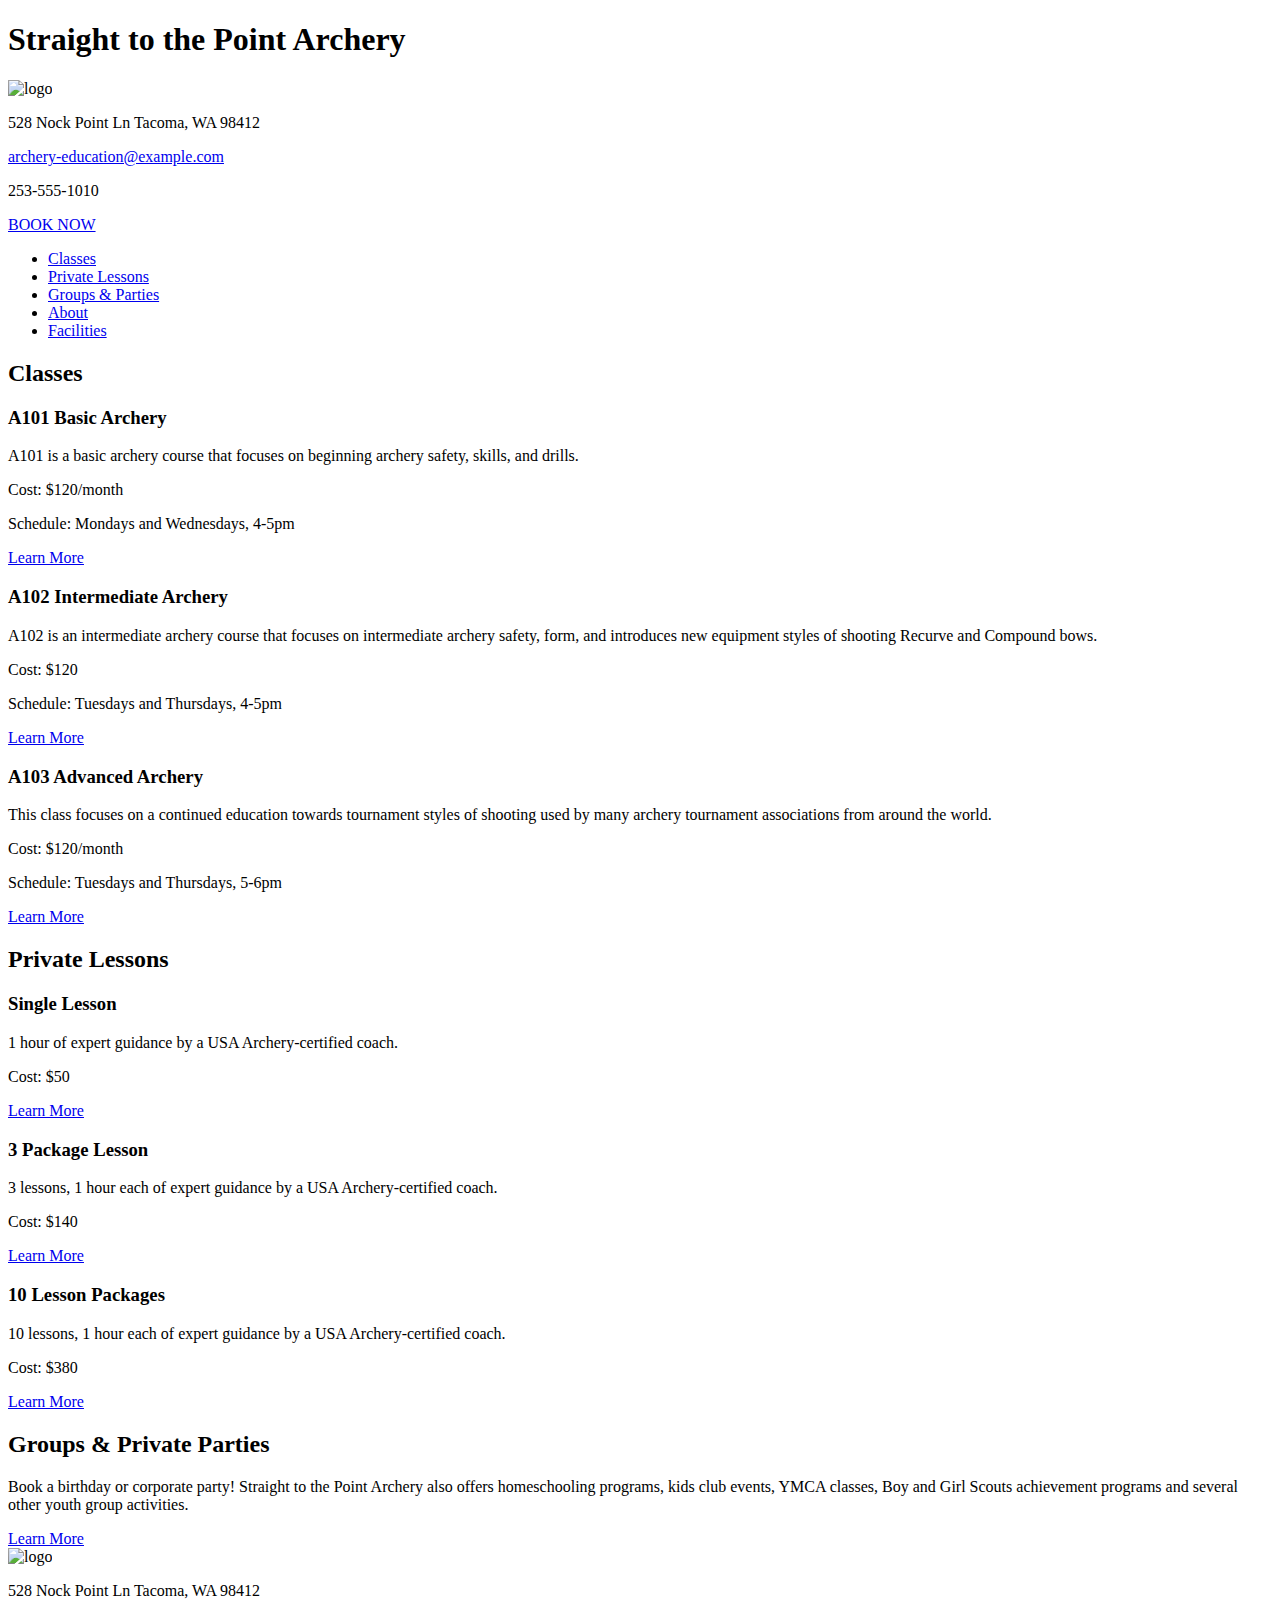
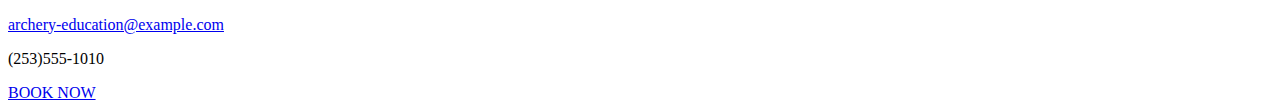
==== index.html @ f5f2c6e8 "Wrote HTML for Homepage" ====
<!DOCTYPE html>
<html lang="en">
<head>
<meta charset="UTF-8">
<title>Straight to the Point Archery</title>
</head>
<body>
    <header>
        <h1>Straight to the Point Archery</h1>
        <img src="#" alt="logo">
        <p>528 Nock Point Ln Tacoma, WA 98412</p>
        <a href="#">archery-education@example.com</a>
        <p>253-555-1010</p>
        <a href="#">BOOK NOW</a> 
        <nav>
            <ul>
                <li><a href="#">Classes</a></li>
                <li><a href="#">Private Lessons</a></li>
                <li><a href="#">Groups & Parties</a></li>
                <li><a href="#">About</a></li>
                <li><a href="#">Facilities</a></li>
            </ul>
        </nav>
    </header>
    <section>
        <h2>Classes</h2>
        <article>
            <h3>A101 Basic Archery</h3>
            <p>A101 is a basic archery course that focuses on beginning archery safety, skills, and drills.</p>
            <p>Cost: $120/month</p>
            <p>Schedule: Mondays and Wednesdays, 4-5pm</p>
            <a href="#">Learn More</a>
        </article>
        <article>
            <h3>A102 Intermediate Archery</h3>
            <p>A102 is an intermediate archery course that focuses on intermediate archery safety, form, and introduces new equipment styles of shooting Recurve and Compound bows.</p>
            <p>Cost: $120</p>
            <p>Schedule: Tuesdays and Thursdays, 4-5pm</p>
            <a href="#">Learn More</a>
        </article>
        <article>
            <h3>A103 Advanced Archery</h3>
            <p>This class focuses on a continued education towards tournament styles of shooting used by many archery tournament associations from around the world.</p>
            <p>Cost: $120/month</p>
            <p>Schedule: Tuesdays and Thursdays, 5-6pm</p>
            <a href="#">Learn More</a>
        </article>
    </section>

    <section>
        <h2>Private Lessons</h2>
        <article>
            <h3>Single Lesson</h3>
            <p>1 hour of expert guidance by a USA Archery-certified coach.</p>
            <p>Cost: $50</p>
            <a href="#">Learn More</a>
        </article>
        <article>
            <h3>3 Package Lesson</h3>
            <p>3 lessons, 1 hour each of expert guidance by a USA Archery-certified coach.</p>
            <p>Cost: $140</p>
            <a href="#">Learn More</a>
        </article>
        <article>
            <h3>10 Lesson Packages</h3>
            <p>10 lessons, 1 hour each of expert guidance by a USA Archery-certified coach.</p>
            <p>Cost: $380</p>
            <a href="#">Learn More</a>
        </article>
    </section>

    <section>
        <h2>Groups & Private Parties</h2>
        <p>Book a birthday or corporate party! Straight to the Point Archery also offers homeschooling programs, kids club events, YMCA classes, Boy and Girl Scouts achievement programs and several other youth group activities.</p>
        <a href="#">Learn More</a>
        <img src="#" alt="">
    </section>

    <footer>
        <img src="#" alt="logo">
        <p>528 Nock Point Ln Tacoma, WA 98412</p>
        <a href="#">archery-education@example.com</a>
        <p>(253)555-1010</p>
        <a href="#">BOOK NOW</a> 
        

    </footer>
</body>
</html>
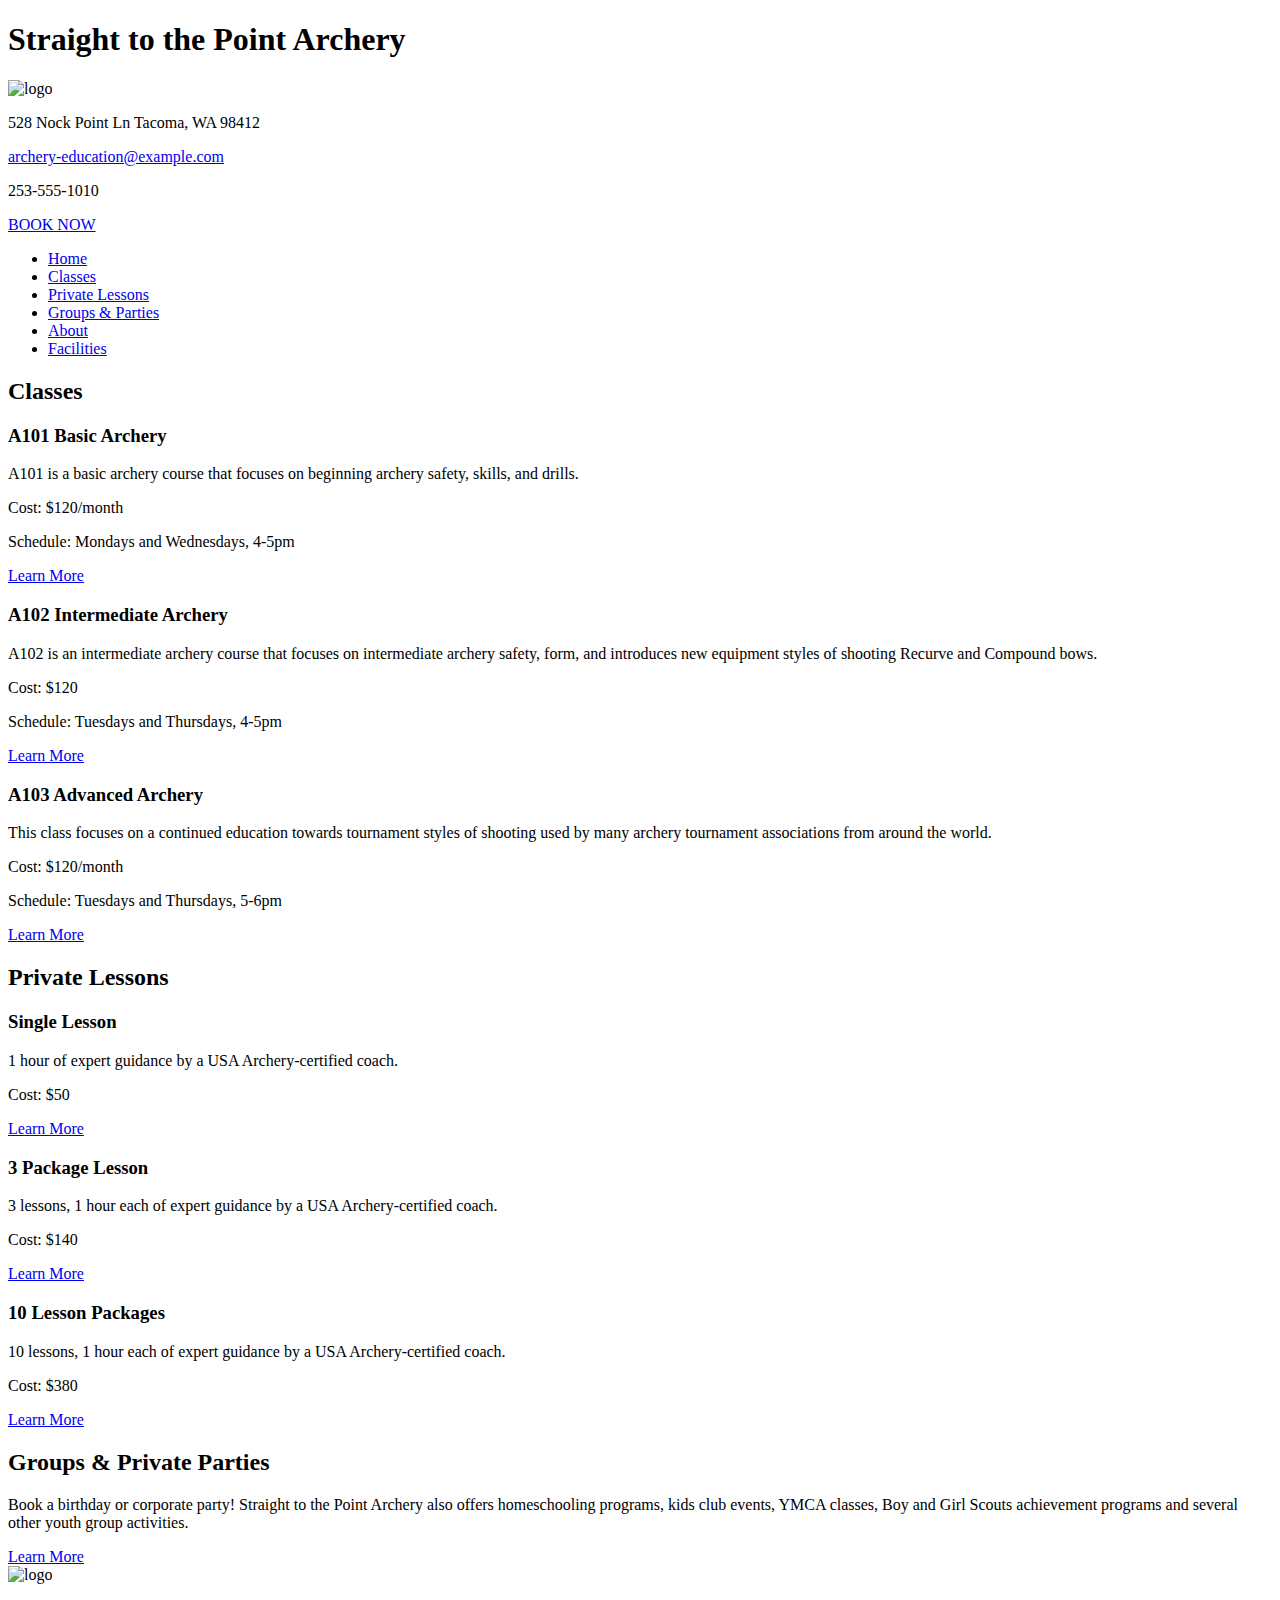
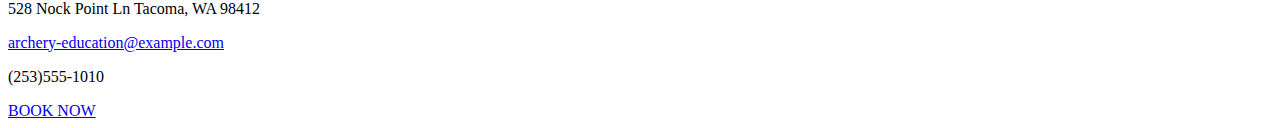
==== commit 744ffef3: "Finished semantic HTML for Home and About Pages." ====
--- a/index.html
+++ b/index.html
@@ -14,10 +14,11 @@
         <a href="#">BOOK NOW</a> 
         <nav>
             <ul>
+                <li><a href="index.html">Home</a></li>
                 <li><a href="#">Classes</a></li>
                 <li><a href="#">Private Lessons</a></li>
                 <li><a href="#">Groups & Parties</a></li>
-                <li><a href="#">About</a></li>
+                <li><a href="about.html">About</a></li>
                 <li><a href="#">Facilities</a></li>
             </ul>
         </nav>
@@ -68,22 +69,18 @@
             <a href="#">Learn More</a>
         </article>
     </section>
-
     <section>
         <h2>Groups & Private Parties</h2>
         <p>Book a birthday or corporate party! Straight to the Point Archery also offers homeschooling programs, kids club events, YMCA classes, Boy and Girl Scouts achievement programs and several other youth group activities.</p>
         <a href="#">Learn More</a>
         <img src="#" alt="">
     </section>
-
     <footer>
         <img src="#" alt="logo">
         <p>528 Nock Point Ln Tacoma, WA 98412</p>
         <a href="#">archery-education@example.com</a>
         <p>(253)555-1010</p>
         <a href="#">BOOK NOW</a> 
-        
-
     </footer>
 </body>
 </html>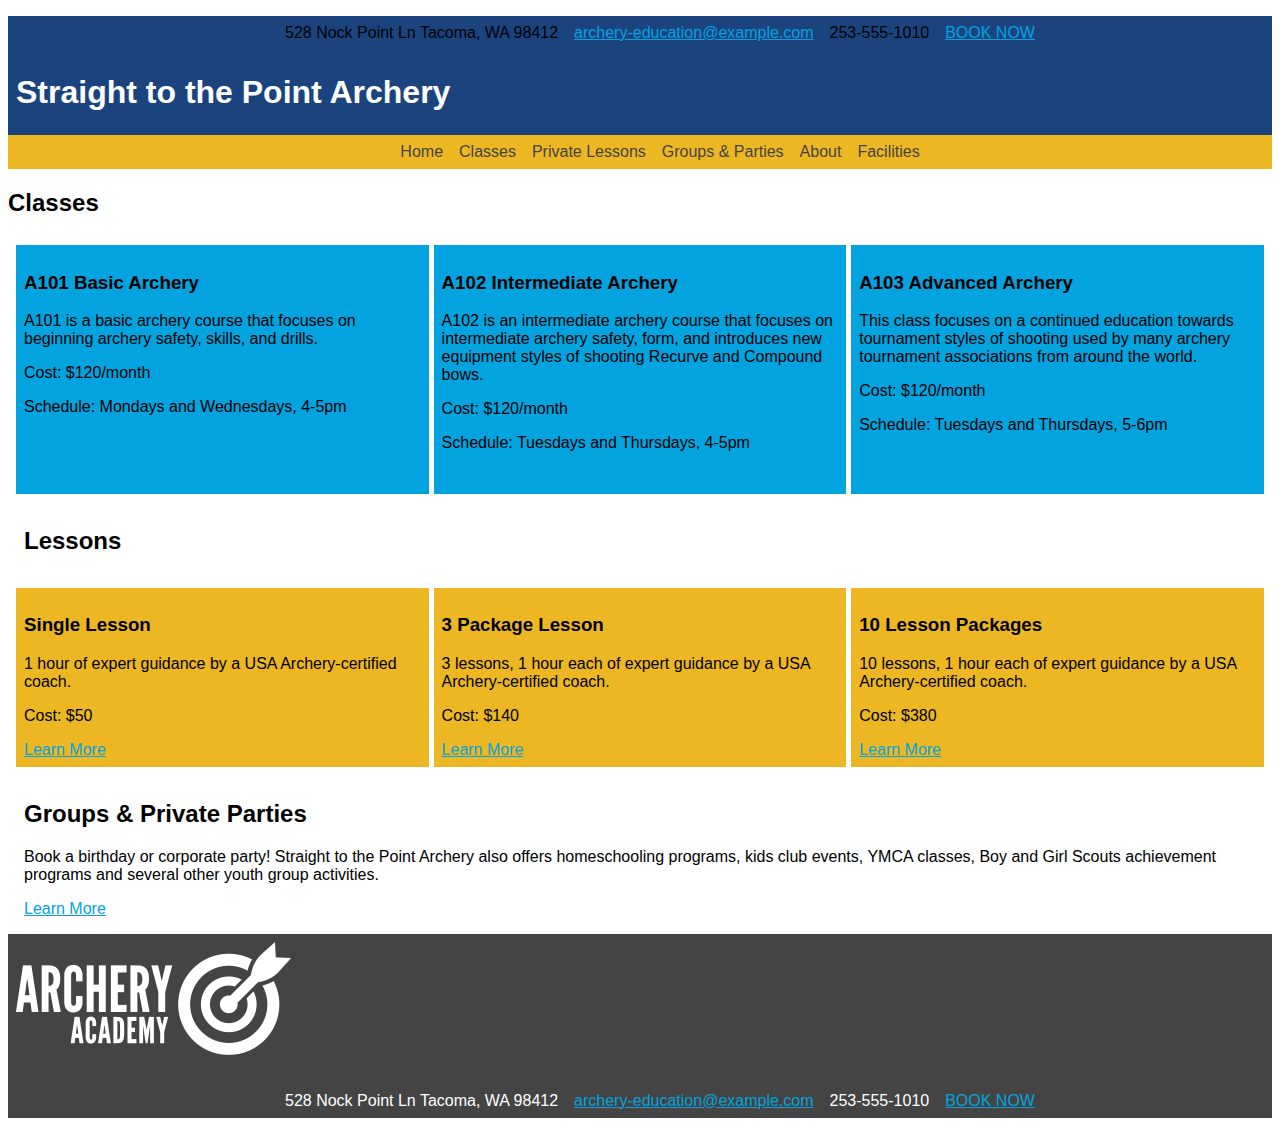
==== commit 343f1cde: "Added css grid to Home page and styling" ====
--- a/index.html
+++ b/index.html
@@ -3,15 +3,18 @@
 <head>
 <meta charset="UTF-8">
 <title>Straight to the Point Archery</title>
+<link rel="stylesheet" type="text/css" href="styles.css">
 </head>
 <body>
     <header>
+        <ul>
+            <li>528 Nock Point Ln Tacoma, WA 98412</li>
+           <li><a href="#">archery-education@example.com</a></li>
+           <li>253-555-1010</li>
+           <li><a href="#">BOOK NOW</a></li>
+        </ul>
         <h1>Straight to the Point Archery</h1>
-        <img src="#" alt="logo">
-        <p>528 Nock Point Ln Tacoma, WA 98412</p>
-        <a href="#">archery-education@example.com</a>
-        <p>253-555-1010</p>
-        <a href="#">BOOK NOW</a> 
+   
         <nav>
             <ul>
                 <li><a href="index.html">Home</a></li>
@@ -23,64 +26,65 @@
             </ul>
         </nav>
     </header>
-    <section>
-        <h2>Classes</h2>
-        <article>
+    <h2>Classes</h2>
+    <div class="grid-container">
+        <article class="grid-item-1">
             <h3>A101 Basic Archery</h3>
             <p>A101 is a basic archery course that focuses on beginning archery safety, skills, and drills.</p>
             <p>Cost: $120/month</p>
             <p>Schedule: Mondays and Wednesdays, 4-5pm</p>
             <a href="#">Learn More</a>
-        </article>
-        <article>
+            </article>
+        <article class="grid-item-2">
             <h3>A102 Intermediate Archery</h3>
             <p>A102 is an intermediate archery course that focuses on intermediate archery safety, form, and introduces new equipment styles of shooting Recurve and Compound bows.</p>
-            <p>Cost: $120</p>
+            <p>Cost: $120/month</p>
             <p>Schedule: Tuesdays and Thursdays, 4-5pm</p>
-            <a href="#">Learn More</a>
+             <a href="#">Learn More</a>
         </article>
-        <article>
+         <article class="grid-item-3">
             <h3>A103 Advanced Archery</h3>
             <p>This class focuses on a continued education towards tournament styles of shooting used by many archery tournament associations from around the world.</p>
             <p>Cost: $120/month</p>
             <p>Schedule: Tuesdays and Thursdays, 5-6pm</p>
             <a href="#">Learn More</a>
         </article>
-    </section>
 
-    <section>
-        <h2>Private Lessons</h2>
-        <article>
+        <h2 class="grid-item-4">Lessons</h2>
+           
+        <article class="grid-item-5">
             <h3>Single Lesson</h3>
             <p>1 hour of expert guidance by a USA Archery-certified coach.</p>
             <p>Cost: $50</p>
             <a href="#">Learn More</a>
         </article>
-        <article>
+        <article class="grid-item-6">
             <h3>3 Package Lesson</h3>
             <p>3 lessons, 1 hour each of expert guidance by a USA Archery-certified coach.</p>
             <p>Cost: $140</p>
             <a href="#">Learn More</a>
         </article>
-        <article>
+        <article class="grid-item-7">
             <h3>10 Lesson Packages</h3>
             <p>10 lessons, 1 hour each of expert guidance by a USA Archery-certified coach.</p>
             <p>Cost: $380</p>
             <a href="#">Learn More</a>
         </article>
-    </section>
-    <section>
-        <h2>Groups & Private Parties</h2>
-        <p>Book a birthday or corporate party! Straight to the Point Archery also offers homeschooling programs, kids club events, YMCA classes, Boy and Girl Scouts achievement programs and several other youth group activities.</p>
-        <a href="#">Learn More</a>
-        <img src="#" alt="">
-    </section>
+        <article class="grid-item-8">
+            <h2>Groups & Private Parties</h2>
+            <p>Book a birthday or corporate party! Straight to the Point Archery also offers homeschooling programs, kids club events, YMCA classes, Boy and Girl Scouts achievement programs and several other youth group activities.</p>
+            <a href="#">Learn More</a>
+            <img src="#" alt="">
+        </article>
+    </div>    
     <footer>
-        <img src="#" alt="logo">
-        <p>528 Nock Point Ln Tacoma, WA 98412</p>
-        <a href="#">archery-education@example.com</a>
-        <p>(253)555-1010</p>
-        <a href="#">BOOK NOW</a> 
+        <img src="images/archeryAcademy-logo-white.png" alt="logo">
+        <ul>
+            <li>528 Nock Point Ln Tacoma, WA 98412</li>
+           <li><a href="#">archery-education@example.com</a></li>
+           <li>253-555-1010</li>
+           <li><a href="#">BOOK NOW</a></li>
+        </ul>
     </footer>
 </body>
 </html>--- a/styles.css
+++ b/styles.css
@@ -0,0 +1,118 @@
+header {
+    background-color: #1b447f;
+    margin: 0;
+
+}
+
+h1 {
+    color: white;
+    padding: .5rem;
+    margin: 0;
+
+}
+
+nav {
+    background-color: #ecb722;
+}
+
+ul {
+    list-style-type: none;
+    display: flex;
+    flex-direction: row;
+    flex-wrap: nowrap;
+    justify-content: center;
+
+}
+
+li {
+    display: inline;
+    padding: .5rem;
+}
+
+nav a {
+    color: #444444;
+    text-decoration: none;
+
+}
+
+a:hover {
+    opacity: 50%;
+}
+
+a {
+    color: #03a3df;
+}
+
+footer {
+    background-color: #444444;
+    color: white;
+}
+
+footer img {
+    padding: .5rem;
+}
+
+body {
+    font-family: Arial, Helvetica, sans-serif;
+}
+
+/*CSS for Home Page*/
+
+.grid-container {
+    padding: .5rem;
+    display: grid;
+    grid-gap: .3rem .3rem;
+    grid-template-columns: 1fr 1fr 1fr;
+    grid-template-rows: auto auto auto auto;
+    justify-content: space-evenly;
+}
+
+.grid-item-1 {
+    grid-area: 1/1/2/2;
+    background-color: #03a3df;
+    padding: .5rem;
+}
+
+.grid-item-2 {
+    grid-area: 1/2/2/3;
+    background-color: #03a3df;
+    padding: .5rem;
+}
+
+.grid-item-3 {
+    grid-area: 1/3/2/4;
+    background-color: #03a3df;
+    padding: .5rem;
+}
+
+.grid-item-4 {
+    grid-area: 2/1/3/4;
+    padding: .5rem;
+}
+
+.grid-item-5 {
+    grid-area: 3/1/4/2;
+    background-color: #ecb722;
+    padding: .5rem;
+}
+
+.grid-item-6 {
+    grid-area: 3/2/4/3;
+    background-color: #ecb722;
+    padding: .5rem;
+}
+
+.grid-item-7 {
+    grid-area: 3/3/4/4;
+    background-color: #ecb722;
+    padding: .5rem;
+}
+
+.grid-item-8 {
+    grid-area: 4/1/5/4;
+    padding: .5rem;
+}
+
+article:hover {
+    font-weight: bold;
+}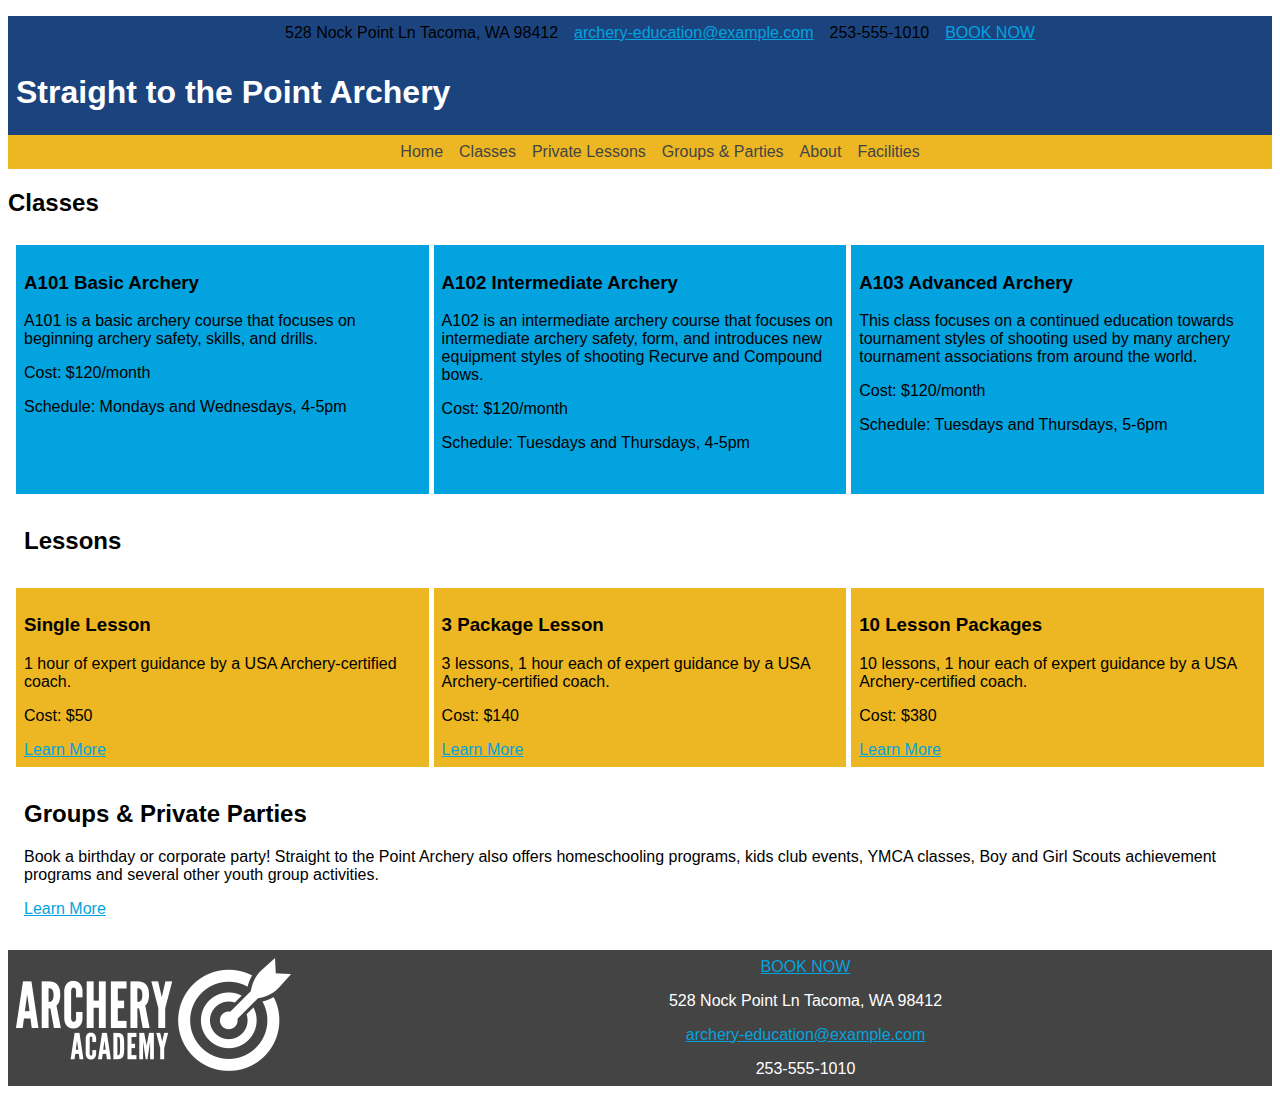
==== commit 2c7aa047: "Added layout, images, and video to About page." ====
--- a/index.html
+++ b/index.html
@@ -79,12 +79,12 @@
     </div>    
     <footer>
         <img src="images/archeryAcademy-logo-white.png" alt="logo">
-        <ul>
+        <ul class="footer-contacts">
+            <li><a href="#">BOOK NOW</a></li>
             <li>528 Nock Point Ln Tacoma, WA 98412</li>
-           <li><a href="#">archery-education@example.com</a></li>
-           <li>253-555-1010</li>
-           <li><a href="#">BOOK NOW</a></li>
+            <li><a href="#">archery-education@example.com</a></li>
+            <li>253-555-1010</li>
         </ul>
     </footer>
-</body>
+</body> 
 </html>--- a/styles.css
+++ b/styles.css
@@ -46,14 +46,26 @@
 footer {
     background-color: #444444;
     color: white;
+    margin: 0;
 }
+
+.footer-contacts {
+    display: flex;
+    flex-direction: column;
+    flex-wrap: wrap;
+    align-items: center;
+    justify-content: center;
+}
+
 
 footer img {
     padding: .5rem;
+    float: left;
 }
 
 body {
     font-family: Arial, Helvetica, sans-serif;
+
 }
 
 /*CSS for Home Page*/
@@ -64,7 +76,7 @@
     grid-gap: .3rem .3rem;
     grid-template-columns: 1fr 1fr 1fr;
     grid-template-rows: auto auto auto auto;
-    justify-content: space-evenly;
+    justify-content: center;
 }
 
 .grid-item-1 {
@@ -115,4 +127,68 @@
 
 article:hover {
     font-weight: bold;
+}
+
+/*CSS for About Page*/
+
+.page-heading {
+    color: #03a3df;
+    padding-left: 1rem;
+}
+
+.about-grid-container {
+    padding: .5rem;
+    display: grid;
+    grid-gap: .3rem .3rem;
+    grid-template-columns: 1fr 1fr 1fr;
+    grid-template-rows: auto auto auto auto;
+    justify-content: space-evenly;
+}
+
+.about-grid-1 {
+    grid-area: 1/1/2/3;
+    padding: .5rem;
+}
+
+.about-grid-2 {
+    grid-area: 1/3/2/4;
+    padding: .5rem;
+}
+
+.about-grid-3 {
+    grid-area: 2/1/3/2;
+    padding: .5rem;
+
+}
+
+.about-grid-4 {
+    grid-area: 2/2/3/4;
+    padding: .5rem;
+    background-color: #ecb722;
+}
+
+.about-grid-5 {
+    grid-area: 3/1/4/4;
+    padding: .5rem;
+}
+
+.about-grid-6 {
+    grid-area: 4/1/5/2;
+    padding: .5rem;
+    background-color: #1b447f;
+    color: #ecb722;
+}
+
+.about-grid-7 {
+    grid-area: 4/2/5/3;
+    padding: .5rem;
+    background-color: #1b447f;
+    color: #ecb722;
+}
+
+.about-grid-8 {
+    grid-area: 4/3/5/4;
+    padding: .5rem;
+    background-color: #1b447f;
+    color: #ecb722;
 }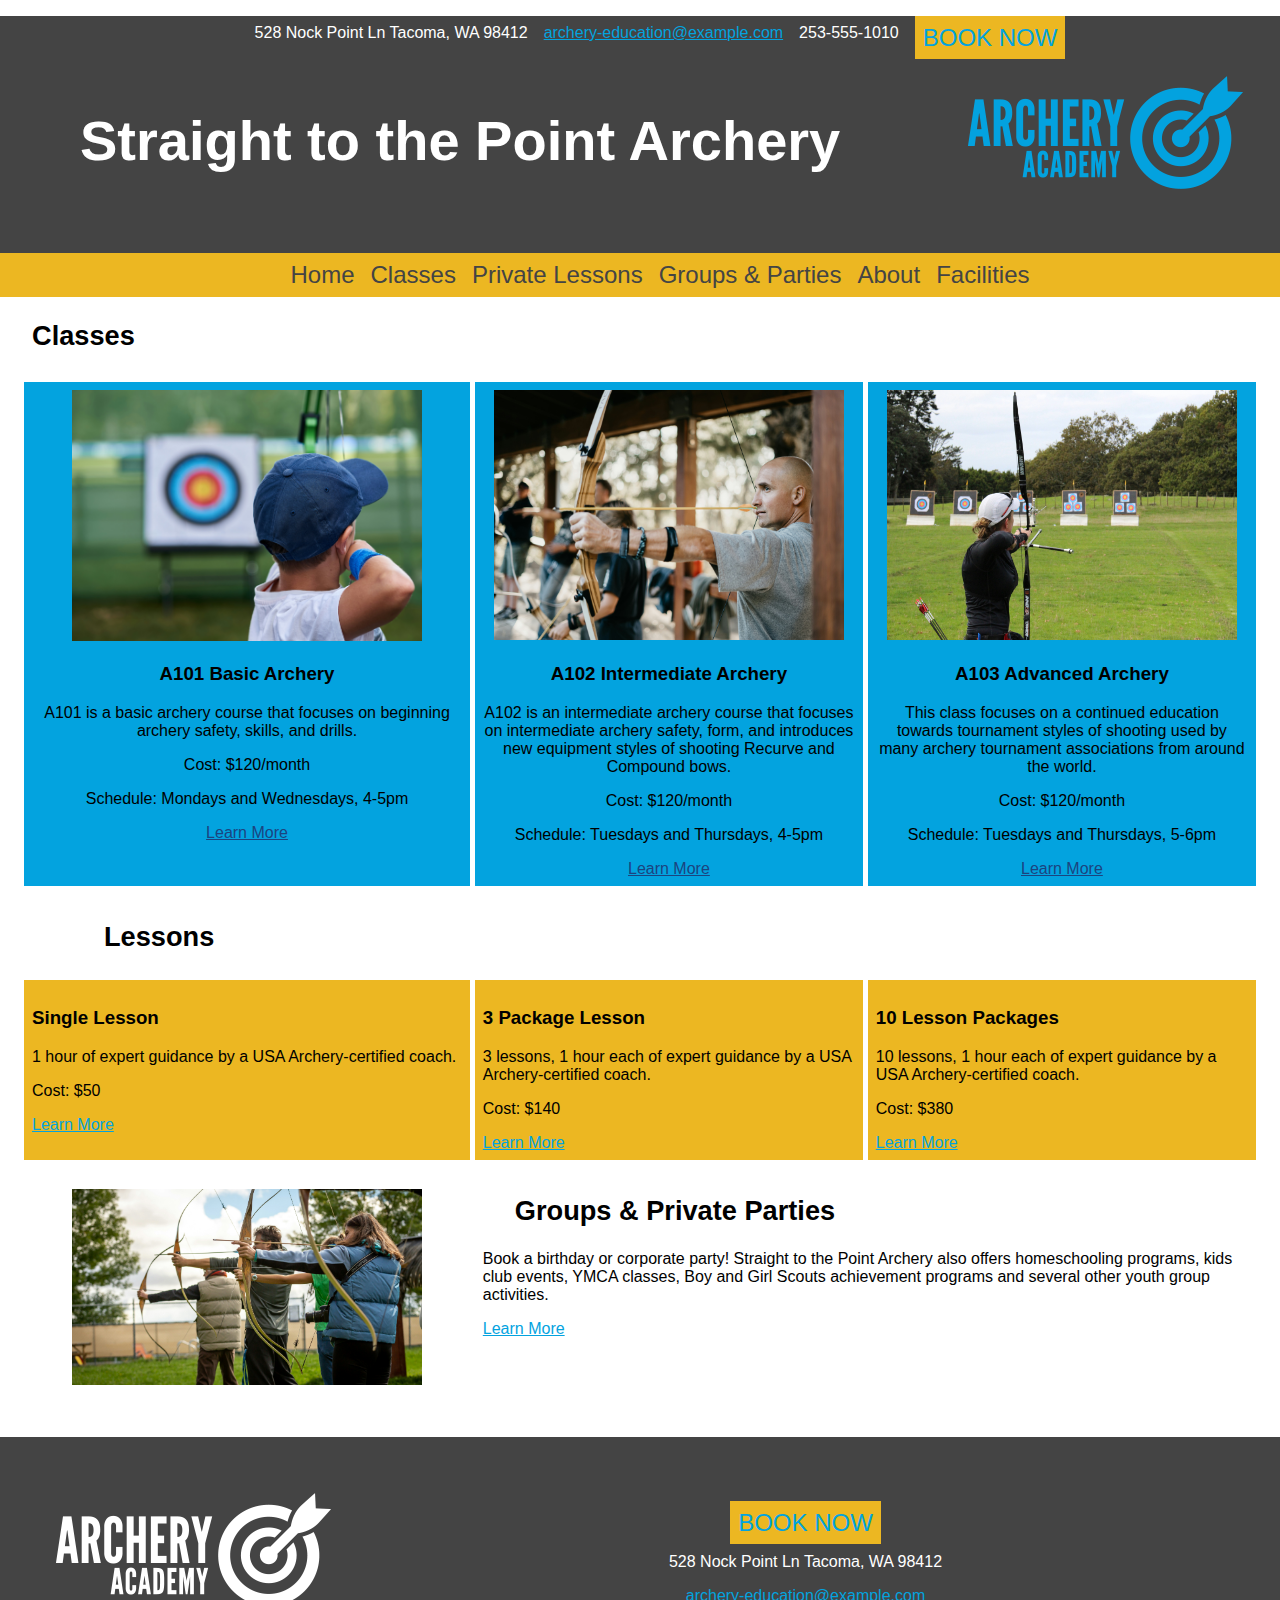
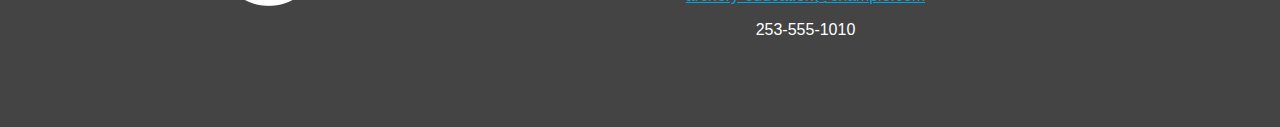
==== commit 5cb04d24: "Added images" ====
--- a/index.html
+++ b/index.html
@@ -3,17 +3,19 @@
 <head>
 <meta charset="UTF-8">
 <title>Straight to the Point Archery</title>
+<script src="https://kit.fontawesome.com/fab87b9ac1.js" crossorigin="anonymous"></script>
 <link rel="stylesheet" type="text/css" href="styles.css">
 </head>
 <body>
     <header>
         <ul>
-            <li>528 Nock Point Ln Tacoma, WA 98412</li>
+           <li>528 Nock Point Ln Tacoma, WA 98412</li>
            <li><a href="#">archery-education@example.com</a></li>
            <li>253-555-1010</li>
-           <li><a href="#">BOOK NOW</a></li>
+           <li><a class="important" href="#">BOOK NOW</a></li>
         </ul>
         <h1>Straight to the Point Archery</h1>
+        <img src="images/archeryAcademy-logo-color.png" alt="logo">
    
         <nav>
             <ul>
@@ -29,6 +31,7 @@
     <h2>Classes</h2>
     <div class="grid-container">
         <article class="grid-item-1">
+            <img src="images/boy-bow-arrow.jpg" alt="boy with baseball hat shooting a bow and arrow at a target" width="350px">
             <h3>A101 Basic Archery</h3>
             <p>A101 is a basic archery course that focuses on beginning archery safety, skills, and drills.</p>
             <p>Cost: $120/month</p>
@@ -36,6 +39,7 @@
             <a href="#">Learn More</a>
             </article>
         <article class="grid-item-2">
+            <img src="images/man-bow-arrow.jpg" alt="a man shooting a bow and arrow" width="350px" height="250px">
             <h3>A102 Intermediate Archery</h3>
             <p>A102 is an intermediate archery course that focuses on intermediate archery safety, form, and introduces new equipment styles of shooting Recurve and Compound bows.</p>
             <p>Cost: $120/month</p>
@@ -43,6 +47,7 @@
              <a href="#">Learn More</a>
         </article>
          <article class="grid-item-3">
+            <img src="images/woman-at-archer-range.jpg" alt="woman holding bow and arrow, aiming at a row of targets in a field of grass" width="350px" height="250px">
             <h3>A103 Advanced Archery</h3>
             <p>This class focuses on a continued education towards tournament styles of shooting used by many archery tournament associations from around the world.</p>
             <p>Cost: $120/month</p>
@@ -70,7 +75,10 @@
             <p>Cost: $380</p>
             <a href="#">Learn More</a>
         </article>
-        <article class="grid-item-8">
+        <figure class="group-pic-item">
+            <img src="images/group-bow-arrow.jpg" alt="group of men and women holding up bows and arrows and preparing to release the arrows" width="350px">
+        </figure>
+            <article class="grid-item-8">
             <h2>Groups & Private Parties</h2>
             <p>Book a birthday or corporate party! Straight to the Point Archery also offers homeschooling programs, kids club events, YMCA classes, Boy and Girl Scouts achievement programs and several other youth group activities.</p>
             <a href="#">Learn More</a>
@@ -80,10 +88,14 @@
     <footer>
         <img src="images/archeryAcademy-logo-white.png" alt="logo">
         <ul class="footer-contacts">
-            <li><a href="#">BOOK NOW</a></li>
+            <li><a class="important" href="#">BOOK NOW</a></li>
             <li>528 Nock Point Ln Tacoma, WA 98412</li>
             <li><a href="#">archery-education@example.com</a></li>
             <li>253-555-1010</li>
+            <Li> <i class="fa-brands fa-facebook"></i>
+                <i class="fa-brands fa-square-instagram"></i>
+            </Li>
+        
         </ul>
     </footer>
 </body> 
--- a/styles.css
+++ b/styles.css
@@ -1,25 +1,33 @@
 header {
-    background-color: #1b447f;
+    background-color: #444444;
     margin: 0;
 
 }
 
 h1 {
     color: white;
-    padding: .5rem;
-    margin: 0;
-
+    padding: 2rem 8rem 5rem 5rem;
+    margin: 0;
+    font-size: 3.5rem;
+    float: left;
+
+}
+
+h2 {
+    font-size: 1.7rem;
+    padding-left: 2rem;
 }
 
 nav {
     background-color: #ecb722;
+    clear: left;
 }
 
 ul {
     list-style-type: none;
     display: flex;
-    flex-direction: row;
-    flex-wrap: nowrap;
+    flex-direction: wrap;
+    flex-wrap: wrap;
     justify-content: center;
 
 }
@@ -27,26 +35,37 @@
 li {
     display: inline;
     padding: .5rem;
+    color: white;
 }
 
 nav a {
     color: #444444;
     text-decoration: none;
-
+    font-size: 1.5rem;
+
+}
+
+a {
+    color: #03a3df;
 }
 
 a:hover {
     opacity: 50%;
 }
 
-a {
-    color: #03a3df;
-}
+.important {
+    background-color: #ecb722;
+    font-size: 1.5rem;
+    padding: .5rem;
+    text-decoration: none;
+}
+
 
 footer {
     background-color: #444444;
     color: white;
     margin: 0;
+    padding: 3rem;
 }
 
 .footer-contacts {
@@ -63,15 +82,24 @@
     float: left;
 }
 
+.fa-facebook {
+    font-size: 150%;
+}
+
+.fa-square-instagram {
+    font-size: 150%;
+}
+
 body {
     font-family: Arial, Helvetica, sans-serif;
-
+    margin: 0;
 }
 
 /*CSS for Home Page*/
 
 .grid-container {
     padding: .5rem;
+    margin: 1rem;
     display: grid;
     grid-gap: .3rem .3rem;
     grid-template-columns: 1fr 1fr 1fr;
@@ -83,23 +111,38 @@
     grid-area: 1/1/2/2;
     background-color: #03a3df;
     padding: .5rem;
+    text-align: center;
+}
+
+.grid-item-1 a {
+    color: #1b447f;
 }
 
 .grid-item-2 {
     grid-area: 1/2/2/3;
     background-color: #03a3df;
     padding: .5rem;
+    text-align: center;
+}
+
+.grid-item-2 a {
+    color: #1b447f;
 }
 
 .grid-item-3 {
     grid-area: 1/3/2/4;
     background-color: #03a3df;
     padding: .5rem;
+    text-align: center;
+}
+
+.grid-item-3 a {
+    color: #1b447f;
 }
 
 .grid-item-4 {
     grid-area: 2/1/3/4;
-    padding: .5rem;
+    padding: .5rem 0 0 5rem;
 }
 
 .grid-item-5 {
@@ -121,7 +164,7 @@
 }
 
 .grid-item-8 {
-    grid-area: 4/1/5/4;
+    grid-area: 4/2/5/4;
     padding: .5rem;
 }
 
@@ -129,11 +172,18 @@
     font-weight: bold;
 }
 
+.group-pic-item {
+    grid-area: 4/1/5/2;
+    padding: .5rem;
+}
+
 /*CSS for About Page*/
 
 .page-heading {
+    font-size: 36px;
     color: #03a3df;
-    padding-left: 1rem;
+    padding-left: 8rem;
+    clear: left;
 }
 
 .about-grid-container {
@@ -148,6 +198,7 @@
 .about-grid-1 {
     grid-area: 1/1/2/3;
     padding: .5rem;
+
 }
 
 .about-grid-2 {
@@ -157,8 +208,7 @@
 
 .about-grid-3 {
     grid-area: 2/1/3/2;
-    padding: .5rem;
-
+    padding: .5rem 0 .5rem 5rem;
 }
 
 .about-grid-4 {
@@ -177,6 +227,7 @@
     padding: .5rem;
     background-color: #1b447f;
     color: #ecb722;
+    text-align: center;
 }
 
 .about-grid-7 {
@@ -184,6 +235,7 @@
     padding: .5rem;
     background-color: #1b447f;
     color: #ecb722;
+    text-align: center;
 }
 
 .about-grid-8 {
@@ -191,4 +243,5 @@
     padding: .5rem;
     background-color: #1b447f;
     color: #ecb722;
+    text-align: center;
 }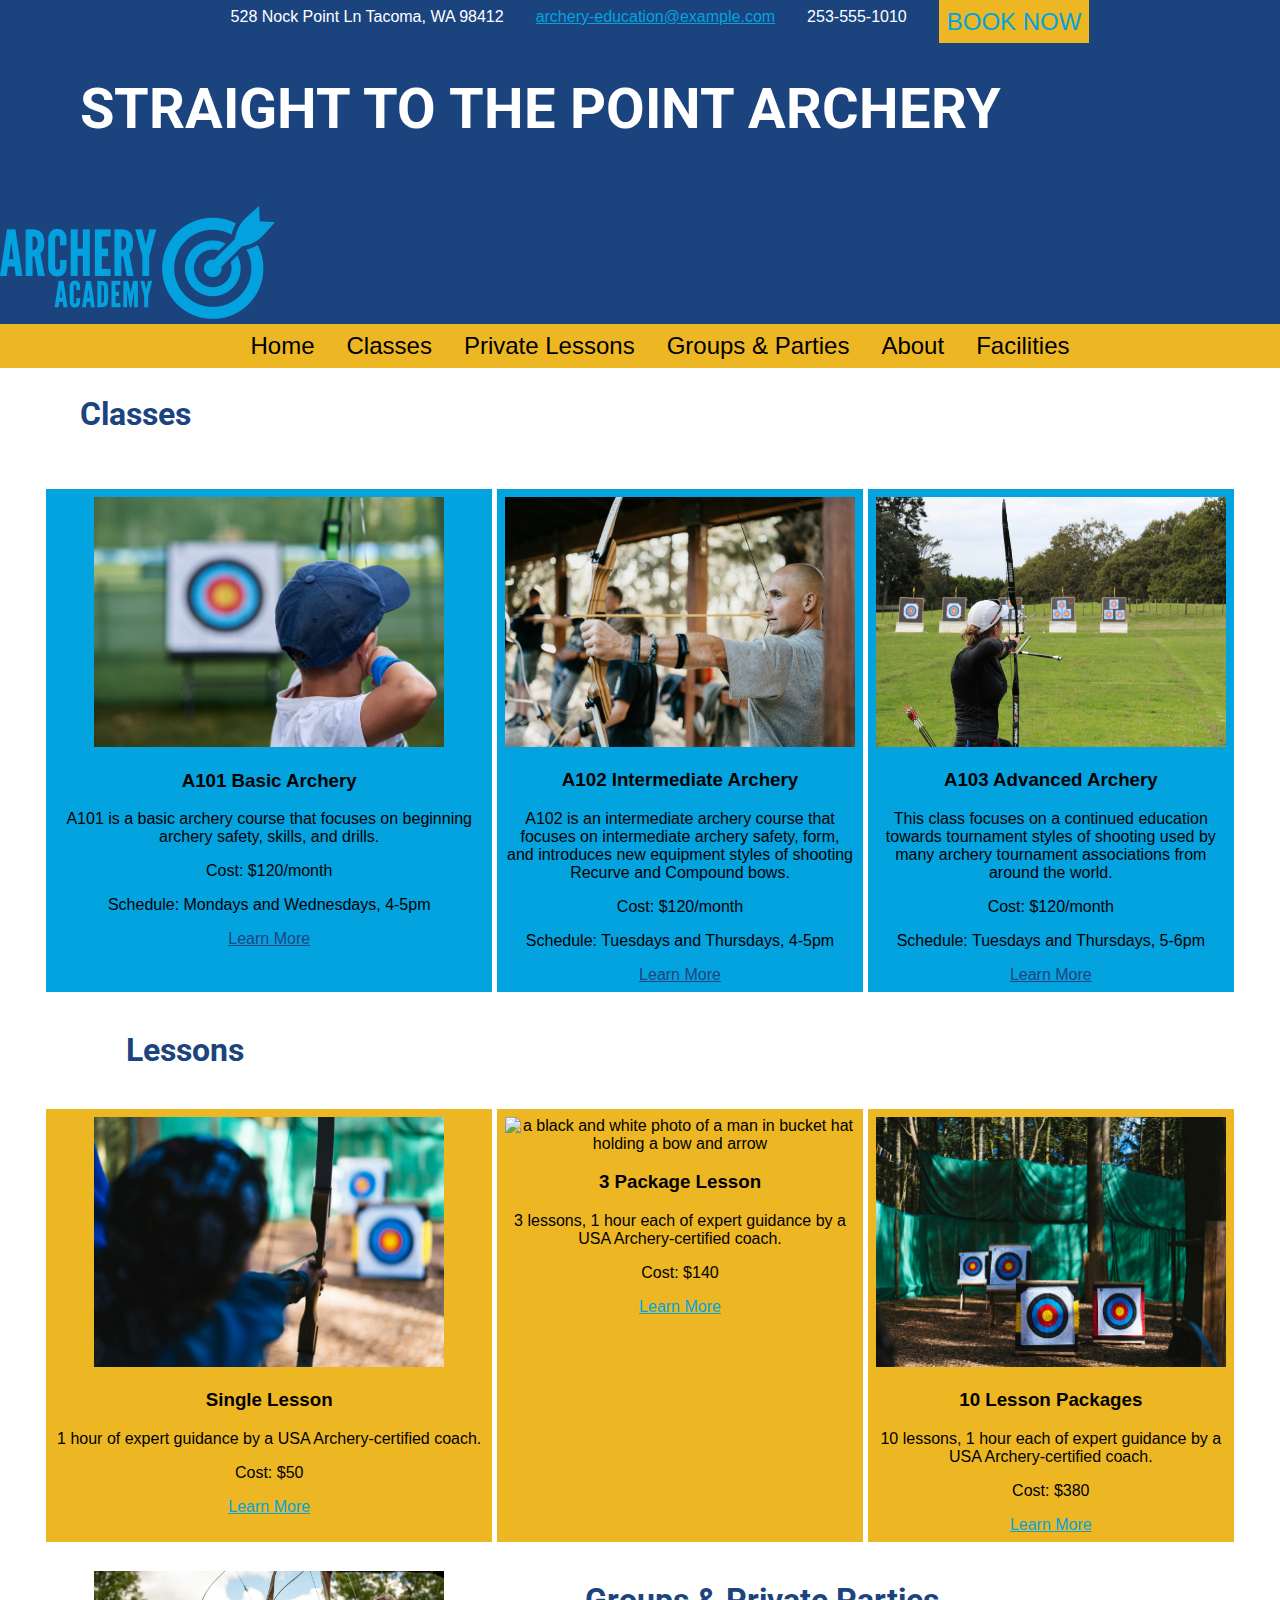
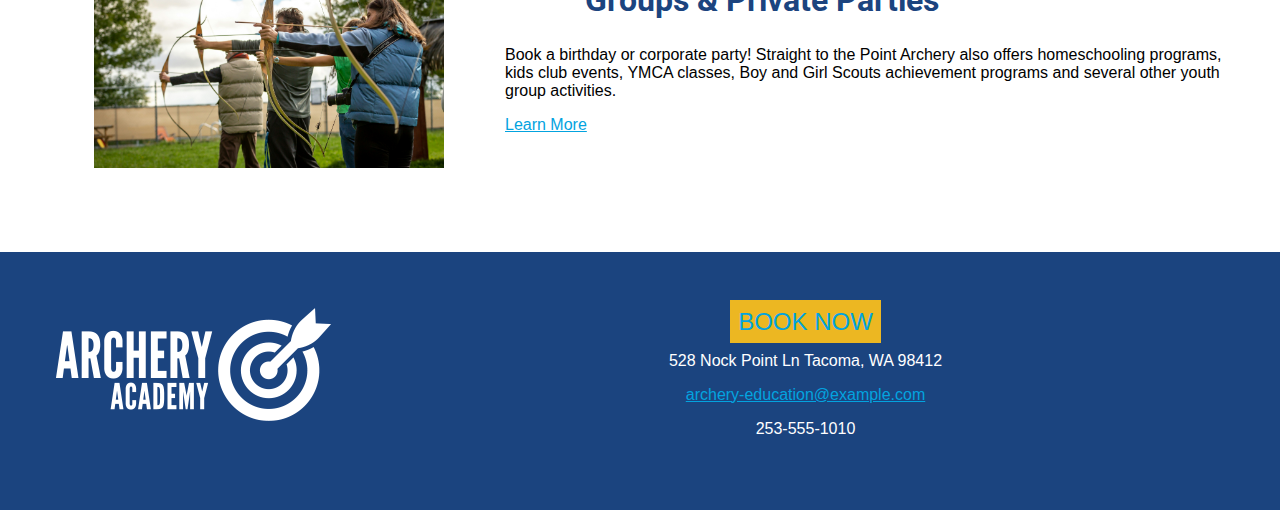
==== commit f5dc87b9: "Added images and font-family" ====
--- a/index.html
+++ b/index.html
@@ -4,6 +4,9 @@
 <meta charset="UTF-8">
 <title>Straight to the Point Archery</title>
 <script src="https://kit.fontawesome.com/fab87b9ac1.js" crossorigin="anonymous"></script>
+<link rel="preconnect" href="https://fonts.googleapis.com">
+<link rel="preconnect" href="https://fonts.gstatic.com" crossorigin>
+<link href="https://fonts.googleapis.com/css2?family=Roboto:wght@500&display=swap" rel="stylesheet">
 <link rel="stylesheet" type="text/css" href="styles.css">
 </head>
 <body>
@@ -14,7 +17,7 @@
            <li>253-555-1010</li>
            <li><a class="important" href="#">BOOK NOW</a></li>
         </ul>
-        <h1>Straight to the Point Archery</h1>
+        <h1>STRAIGHT TO THE POINT ARCHERY</h1>
         <img src="images/archeryAcademy-logo-color.png" alt="logo">
    
         <nav>
@@ -56,20 +59,22 @@
         </article>
 
         <h2 class="grid-item-4">Lessons</h2>
-           
         <article class="grid-item-5">
+            <img src="images/archery-target.jpg" alt="a person shooting an arrow at a target" width="350px" height="250px">
             <h3>Single Lesson</h3>
             <p>1 hour of expert guidance by a USA Archery-certified coach.</p>
             <p>Cost: $50</p>
             <a href="#">Learn More</a>
         </article>
         <article class="grid-item-6">
+            <img src="images/bucket-hat-man-archery.jpg" alt="a black and white photo of a man in bucket hat holding a bow and arrow" width="350px" height="250px">
             <h3>3 Package Lesson</h3>
             <p>3 lessons, 1 hour each of expert guidance by a USA Archery-certified coach.</p>
             <p>Cost: $140</p>
             <a href="#">Learn More</a>
         </article>
         <article class="grid-item-7">
+            <img src="images/targets-archery.jpg" alt="a row of archery targets outside" width="350px" height="250px">
             <h3>10 Lesson Packages</h3>
             <p>10 lessons, 1 hour each of expert guidance by a USA Archery-certified coach.</p>
             <p>Cost: $380</p>
@@ -92,10 +97,9 @@
             <li>528 Nock Point Ln Tacoma, WA 98412</li>
             <li><a href="#">archery-education@example.com</a></li>
             <li>253-555-1010</li>
-            <Li> <i class="fa-brands fa-facebook"></i>
+            <li> <i class="fa-brands fa-facebook"></i>
                 <i class="fa-brands fa-square-instagram"></i>
-            </Li>
-        
+            </li>
         </ul>
     </footer>
 </body> 
--- a/styles.css
+++ b/styles.css
@@ -1,21 +1,24 @@
 header {
-    background-color: #444444;
+    background-color: #1b447f;
     margin: 0;
 
 }
 
 h1 {
     color: white;
-    padding: 2rem 8rem 5rem 5rem;
-    margin: 0;
+    padding: 2rem 2rem 4rem 5rem;
+    margin: 0;
+    font-family: Roboto, Arial, sans-serif;
     font-size: 3.5rem;
     float: left;
 
 }
 
 h2 {
-    font-size: 1.7rem;
-    padding-left: 2rem;
+    font-family: Roboto, Arial, sans-serif;
+    font-size: 2rem;
+    padding-left: 5rem;
+    color: #1b447f
 }
 
 nav {
@@ -29,17 +32,18 @@
     flex-direction: wrap;
     flex-wrap: wrap;
     justify-content: center;
+    margin: 0;
 
 }
 
 li {
     display: inline;
-    padding: .5rem;
+    padding: .5rem 1rem .5rem 1rem;
     color: white;
 }
 
 nav a {
-    color: #444444;
+    color: black;
     text-decoration: none;
     font-size: 1.5rem;
 
@@ -62,7 +66,7 @@
 
 
 footer {
-    background-color: #444444;
+    background-color: #1b447f;
     color: white;
     margin: 0;
     padding: 3rem;
@@ -99,7 +103,7 @@
 
 .grid-container {
     padding: .5rem;
-    margin: 1rem;
+    margin: 3rem;
     display: grid;
     grid-gap: .3rem .3rem;
     grid-template-columns: 1fr 1fr 1fr;
@@ -142,25 +146,29 @@
 
 .grid-item-4 {
     grid-area: 2/1/3/4;
-    padding: .5rem 0 0 5rem;
+    padding: .5rem .5rem .5rem 5rem;
+
 }
 
 .grid-item-5 {
     grid-area: 3/1/4/2;
     background-color: #ecb722;
     padding: .5rem;
+    text-align: center;
 }
 
 .grid-item-6 {
     grid-area: 3/2/4/3;
     background-color: #ecb722;
     padding: .5rem;
+    text-align: center;
 }
 
 .grid-item-7 {
     grid-area: 3/3/4/4;
     background-color: #ecb722;
     padding: .5rem;
+    text-align: center;
 }
 
 .grid-item-8 {
@@ -182,12 +190,14 @@
 .page-heading {
     font-size: 36px;
     color: #03a3df;
-    padding-left: 8rem;
+    padding: 0 0 2rem 5rem;
+    margin: 0;
     clear: left;
 }
 
 .about-grid-container {
     padding: .5rem;
+    margin: 1rem 3rem 1rem 3rem;
     display: grid;
     grid-gap: .3rem .3rem;
     grid-template-columns: 1fr 1fr 1fr;
@@ -219,7 +229,7 @@
 
 .about-grid-5 {
     grid-area: 3/1/4/4;
-    padding: .5rem;
+    padding: .5rem 0 .5rem 5rem;
 }
 
 .about-grid-6 {
